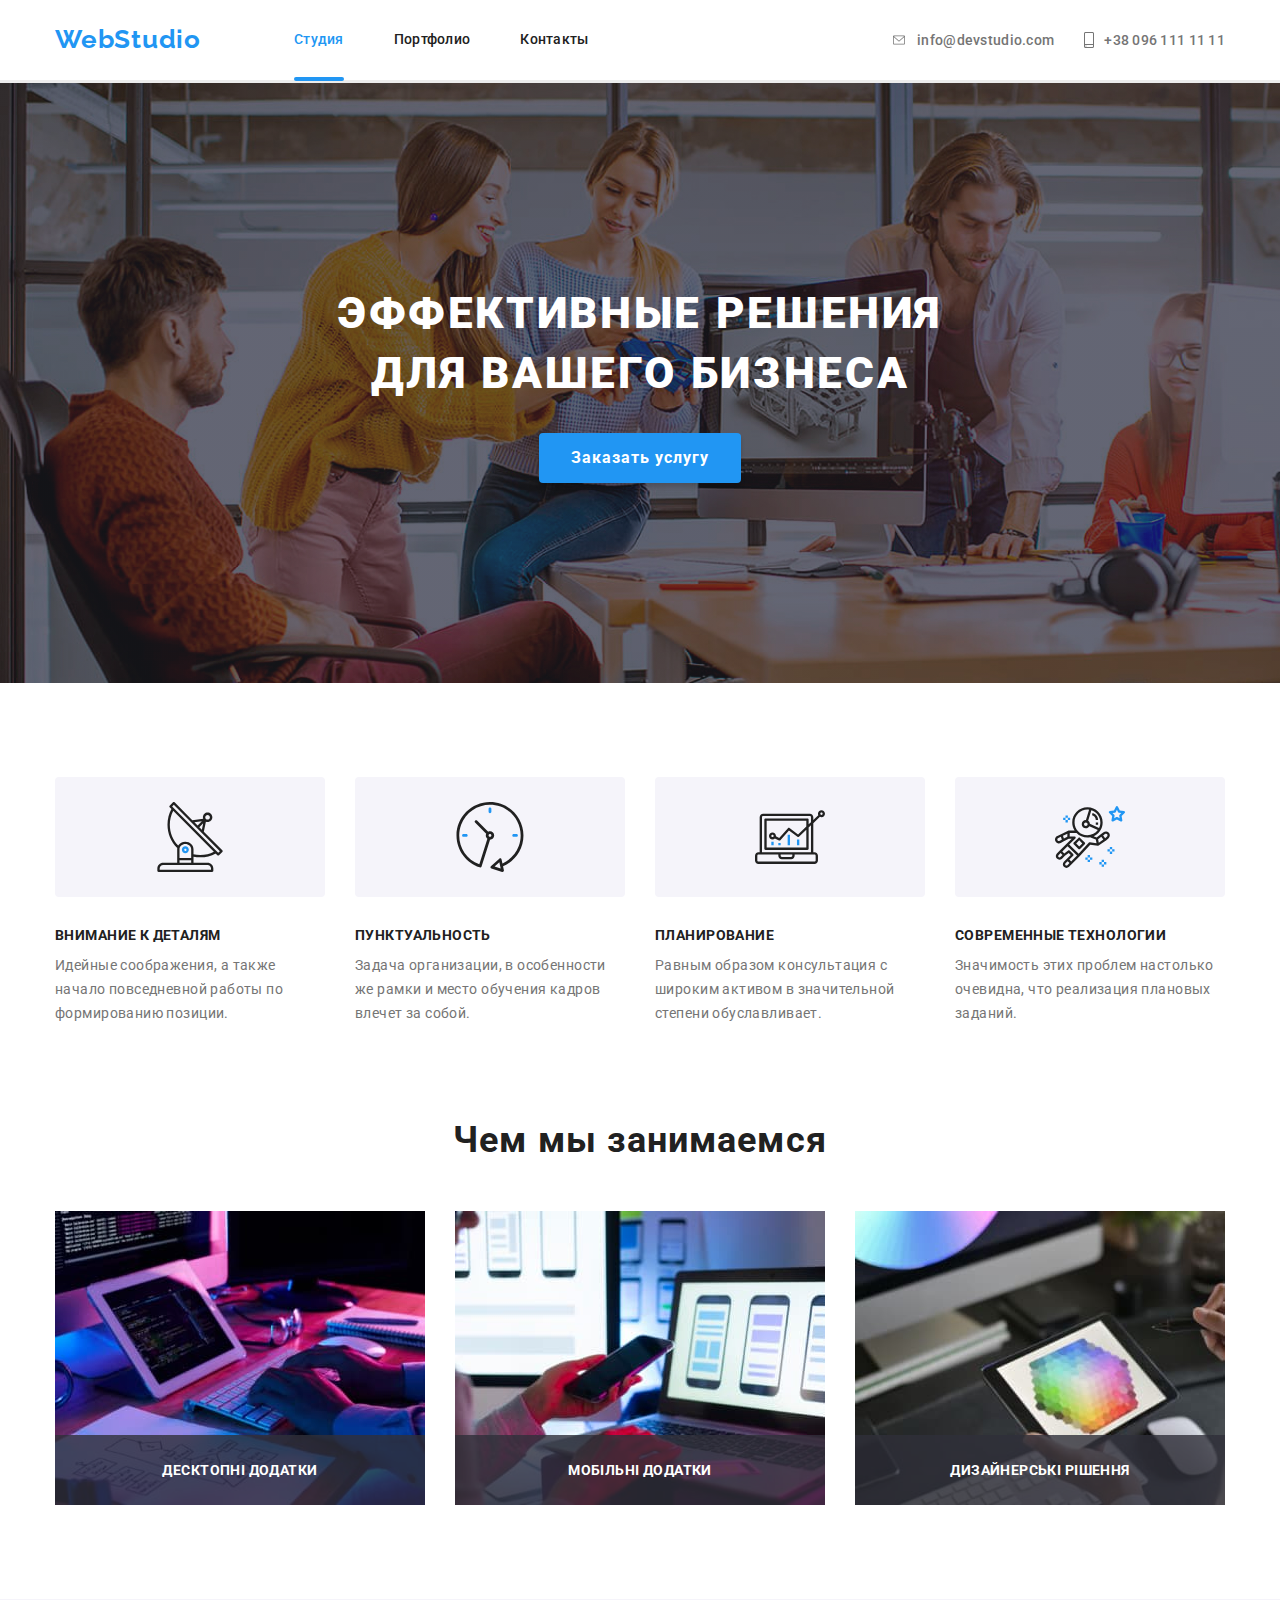
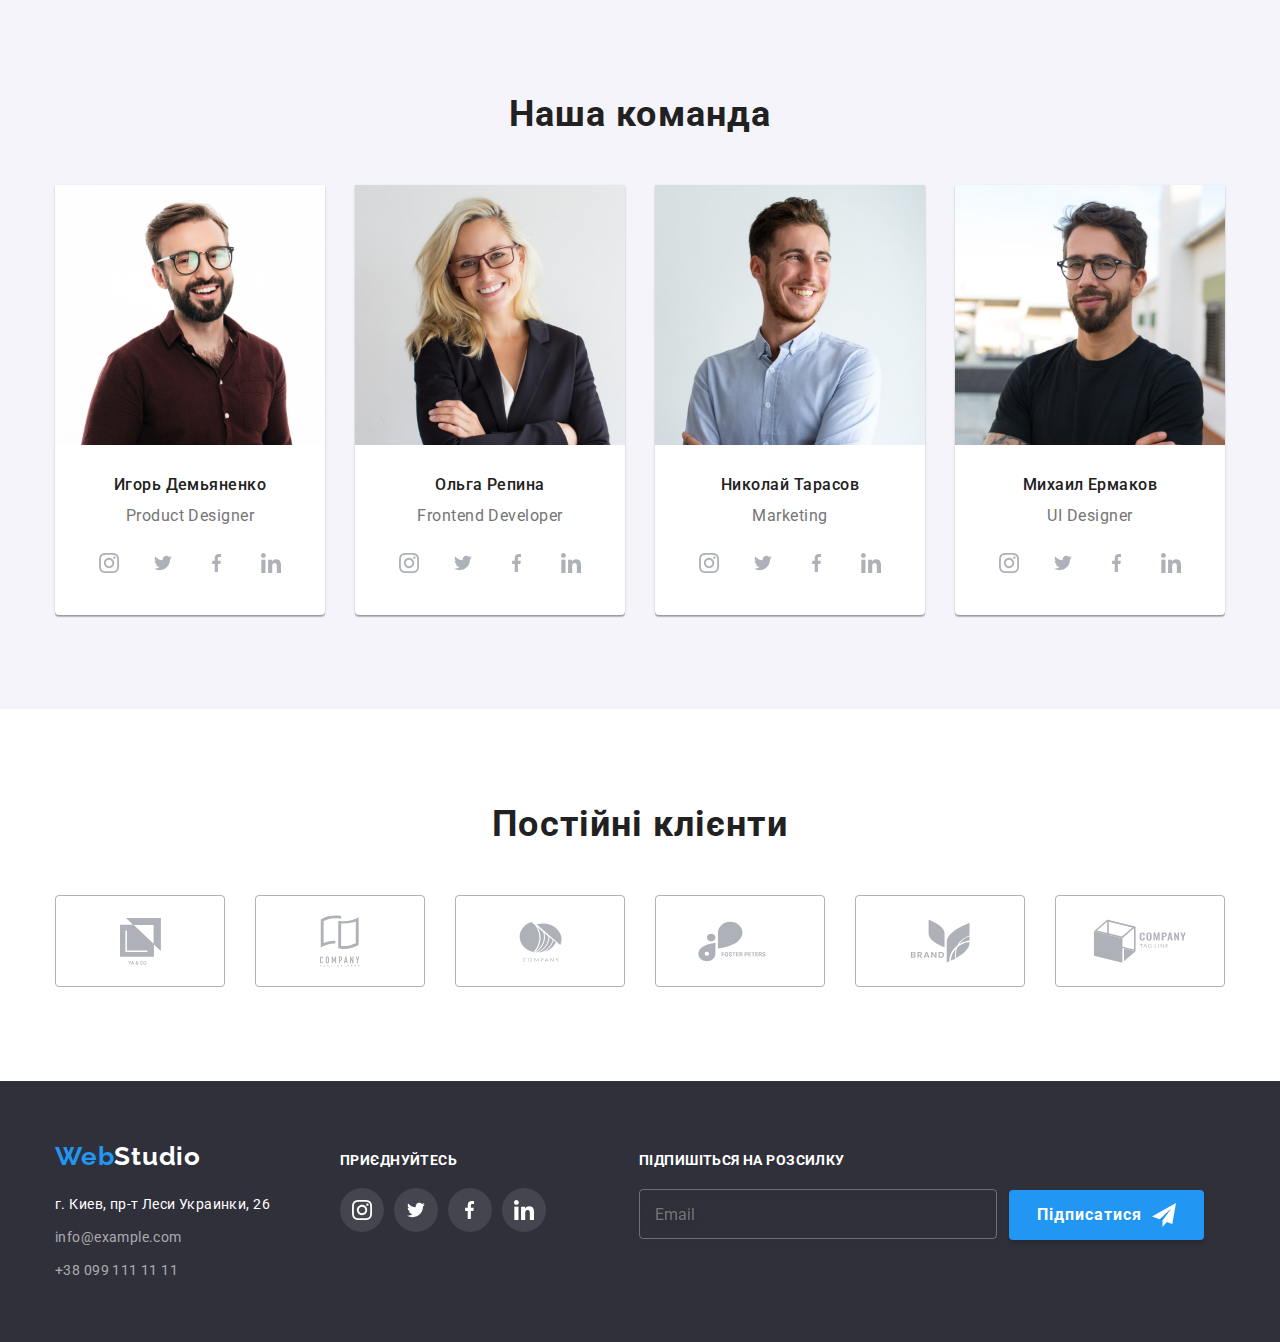
==== index.html @ c092a438 "end homework 7" ====
<!DOCTYPE html>
<html lang="ru">
  <head>
    <meta charset="UTF-8">
    <meta http-equiv="X-UA-Compatible" content="IE=edge">
    <meta name="viewport" content="width=device-width, initial-scale=1.0">
    <title>studio</title>
    <link rel="preconnect" href="https://fonts.googleapis.com">
    <link rel="preconnect" href="https://fonts.gstatic.com" crossorigin>
    <link rel="preconnect" href="https://fonts.googleapis.com">
    <link rel="preconnect" href="https://fonts.gstatic.com" crossorigin>
    <link href="https://fonts.googleapis.com/css2?family=Oleo+Script&family=Raleway:wght@700&family=Roboto:wght@400;500;700;900&display=swap" rel="stylesheet">
    <link rel="stylesheet" href="https://cdn.jsdelivr.net/npm/modern-normalize@1.1.0/modern-normalize.min.css">
    <link rel="stylesheet" href="./css/main.min.css">
  </head>
  <body>
    <!-- HEADER -->
    <header class="page-header">
      <div class="container header-container">
      <!--Navigating to other pages header-->
        <nav class="header-container__nav">
        <!--logo header-->
        <a class="logo-web link" lang="en" href="index.html">Web<span class="logo-studio logo-studio_theme_dark link">Studio</span></a>
          <ul class="menu list">
            <li class="menu__item">
              <a class="menu__link link menu__link_current" href="index.html">Студия</a>
            </li>
            <li class="menu__item">
              <a class="menu__link link" href="./portfolio.html">Портфолио</a>
            </li>
            <li class="menu__item">
              <a class="menu__link link" href="index.html">Контакты</a>
            </li>
          </ul>
        </nav>
        <ul class="header-contact list">
          <li class="header-contact__item">
            <a class="header-contact__email link" href="mailto:info@devstudio.com">
              <svg class="header-contact-icon" width="16" height="12">
                <use href="./images/symbol-defs.svg#email"></use>
              </svg> 
              info@devstudio.com</a>
          </li>
          <li class="header-contact__item">
            <a class="header-contact__phone-number link" href="tel:+380961111111">
              <svg class="header-contact-icon" width="10" height="16">
                <use href="./images/symbol-defs.svg#phone"></use>
              </svg> 
              +38 096 111 11 11</a>
          </li>
        </ul>
      </div>  
    </header>
    <main>
      <section class="hero">
        <!-- HERO -->
         <div class="container hero-container">
          <h1 class="hero__title">Эффективные решения <br> для вашего бизнеса</h1>
          <button class="btn btn_hero" type="button" data-modal-open>Заказать услугу</button>
         </div>
      </section>
        <!-- OUR ADVANTAGES -->
      <section class="section advantages">   
        <div class="container advantages-container">
          <h2 hidden>our advantages</h2>
            <ul class="advantages__list list">
              <li class="advantages__item">
                <div class="advantages__icon-wrapper">
                <svg class="advantages__icon antenna-icon" width="65" height="70" >
                  <use href="./images/symbol-defs.svg#antenna"></use>
                </svg>
                </div>
                <h3 class="advantages__title-desc">Внимание к деталям</h3>
              <p class="advantages__desc">Идейные соображения, а также начало повседневной работы по формированию позиции.</p>
            </li>
              <li class="advantages__item">
              <div class="advantages__icon-wrapper">
                <svg class="advantages__icon clock-icon" width="67" height="70" >
                  <use href="./images/symbol-defs.svg#clock"></use>
                </svg>
              </div>
                <h3 class="advantages__title-desc">Пунктуальность</h3>
              <p class="advantages__desc">Задача организации, в особенности же рамки и место обучения кадров влечет за собой.</p>
            </li>
              <li class="advantages__item">
              <div class="advantages__icon-wrapper">
                <svg class="advantages__icon diagram-icon" width="70" height="54" >
                  <use href="./images/symbol-defs.svg#diagram"></use>
                </svg>
              </div>
                <h3 class="advantages__title-desc">Планирование</h3>
              <p class="advantages__desc">Равным образом консультация с широким активом в значительной степени обуславливает.</p>
            </li>
              <li class="advantages__item">
              <div class="advantages__icon-wrapper">
                <svg class="advantages__icon astronaut-icon" width="70" height="70" >
                  <use href="./images/symbol-defs.svg#astronaut"></use>
                </svg>
              </div>
                <h3 class="advantages__title-desc">Современные технологии</h3>
              <p class="advantages__desc">Значимость этих проблем настолько очевидна, что реализация плановых заданий.</p>
            </li>
            </ul>
        </div>
      </section>
        <!--PHOTOS OF "OUR ADVANTAGES"-->
        <section class="photo-advantages">
         <div class="container photo-advantages-container">
          <h2 class="title">Чем мы занимаемся</h2>
            <ul class="advantages-photo__list list">
              <li class="advantages-photo__item">
                <div class="advantages-photo__overlay-img">
                <img class="advantages-photo__img layout" src="images/img(5).jpg" alt="верстка" 
                width="370" 
                height="294">
                <p class="advantages-photo__overlay">Десктопні додатки</p>
                </div>
              </li>
              <li class="advantages-photo__item">
                <div class="advantages-photo__overlay-img">
                <img class="advantages-photo__img design" src="images/img.jpg" alt="дизайн" 
                width="370" 
                height="294">
                <p class="advantages-photo__overlay">Мобільні додатки</p>
                </div>
              </li>
              <li class="advantages-photo-item">
                <div class="advantages-photo__overlay-img">
                <img class="advantages-photo__img external-design" src="images/img(1)(1).jpg" alt="внешнее оформление" 
                width="370" 
                height="294">
                <p class="advantages-photo__overlay">Дизайнерські рішення</p>
                </div>
              </li>
            </ul>
          </div>
        </section>
      <!--OUR TEAM--> 
      <section class="our-team section">
       <div class="container our-team-container">
        <h2 class="title">Наша команда</h2>
          <!--PHOTOS AND MINI-DESCRIPTION OF "OUR TEAM"-->
          <ul class="team-list list">
            <li class="team-item">
              <img class="team-photo" src="images/img(3).jpg" alt="Игорь Демьяненко" 
              width="270" 
              height="260">
          <div class="teammate-name-desc">
            <h3 class="teammate-name">Игорь Демьяненко</h3>
            <p class="mini-desc" lang="en">Product Designer</p>
            <ul class="social-list list">
              <li>
                <a href="" class="social-list-link social-list-link-theme-light link">
                  <svg width="20" height="20" class="social-list-icon social-list-icon-theme-light">
                    <use href="./images/symbol-defs.svg#instagram"></use>
                  </svg>
                </a>
              </li>
              <li>
                <a href="" class="social-list-link social-list-link-theme-light link">
                  <svg width="20" height="16" class="social-list-icon social-list-icon-theme-light">
                    <use href="./images/symbol-defs.svg#twitter"></use>
                  </svg>
                </a>
              </li>
              <li>
                <a href="" class="social-list-link social-list-link-theme-light link">
                  <svg width="10" height="20" class="social-list-icon social-list-icon-theme-light">
                    <use href="./images/symbol-defs.svg#facebook"></use>
                  </svg>
                </a>
              </li>
              <li>
                <a href="" class="social-list-link social-list-link-theme-light link">
                  <svg width="20" height="20" class="social-list-icon social-list-icon-theme-light">
                    <use href="./images/symbol-defs.svg#linkedin"></use>
                  </svg>
                </a>
              </li>
            </ul>
          </div>
          </li>
            <li class="team-item">
              <img class="team-photo" src="images/img(2).jpg" alt="Ольга Репина" 
              width="270" 
              height="260">
              <div class="teammate-name-desc">
            <h3 class="teammate-name">Ольга Репина</h3>
            <p class="mini-desc" lang="en">Frontend Developer</p>
            <ul class="social-list list">
              <li>
                <a href="" class="social-list-link social-list-link-theme-light link">
                  <svg width="20" height="20" class="social-list-icon social-list-icon-theme-light">
                    <use href="./images/symbol-defs.svg#instagram"></use>
                  </svg>
                </a>
              </li>
              <li>
                <a href="" class="social-list-link social-list-link-theme-light link">
                  <svg width="20" height="16" class="social-list-icon social-list-icon-theme-light">
                    <use href="./images/symbol-defs.svg#twitter"></use>
                  </svg>
                </a>
              </li>
              <li>
                <a href="" class="social-list-link social-list-link-theme-light link">
                  <svg width="10" height="20" class="social-list-icon social-list-icon-theme-light">
                    <use href="./images/symbol-defs.svg#facebook"></use>
                  </svg>
                </a>
              </li>
              <li>
                <a href="" class="social-list-link social-list-link-theme-light link">
                  <svg width="20" height="20" class="social-list-icon social-list-icon-theme-light">
                    <use href="./images/symbol-defs.svg#linkedin"></use>
                  </svg>
                </a>
              </li>
            </ul>
          </div>
          </li>
            <li class="team-item">
              <img class="team-photo" src="images/img(4).jpg" alt="Николай Тарасов" 
              width="270" 
              height="260">
              <div class="teammate-name-desc">
            <h3 class="teammate-name">Николай Тарасов</h3>
            <p class="mini-desc" lang="en">Marketing</p>
            <ul class="social-list list">
              <li>
                <a href="" class="social-list-link social-list-link-theme-light link">
                  <svg width="20" height="20" class="social-list-icon social-list-icon-theme-light">
                    <use href="./images/symbol-defs.svg#instagram"></use>
                  </svg>
                </a>
              </li>
              <li>
                <a href="" class="social-list-link social-list-link-theme-light link">
                  <svg width="20" height="16" class="social-list-icon social-list-icon-theme-light">
                    <use href="./images/symbol-defs.svg#twitter"></use>
                  </svg>
                </a>
              </li>
              <li>
                <a href="" class="social-list-link social-list-link-theme-light link">
                  <svg width="10" height="20" class="social-list-icon social-list-icon-theme-light">
                    <use href="./images/symbol-defs.svg#facebook"></use>
                  </svg>
                </a>
              </li>
              <li>
                <a href="" class="social-list-link social-list-link-theme-light link">
                  <svg width="20" height="20" class="social-list-icon social-list-icon-theme-light">
                    <use href="./images/symbol-defs.svg#linkedin"></use>
                  </svg>
                </a>
              </li>
            </ul>
          </div>
          </li>
            <li class="team-item">
              <img class="team-photo" src="images/img(3)(1).jpg" alt="Михаил Ермаков" 
              width="270" 
              height="260">
              <div class="teammate-name-desc">
            <h3 class="teammate-name">Михаил Ермаков</h3>
            <p class="mini-desc" lang="en">UI Designer</p>
              <ul class="social-list list">
                <li>
                  <a href="" class="social-list-link social-list-link-theme-light link">
                    <svg width="20" height="20" class="social-list-icon social-list-icon-theme-light">
                    <use href="./images/symbol-defs.svg#instagram"></use>
                    </svg>
                  </a>
                </li>
                <li>
                  <a href="" class="social-list-link social-list-link-theme-light link">
                    <svg width="20" height="16" class="social-list-icon social-list-icon-theme-light">
                      <use href="./images/symbol-defs.svg#twitter"></use>
                    </svg>
                  </a>
                </li>
                <li>
                  <a href="" class="social-list-link social-list-link-theme-light link">
                    <svg width="10" height="20" class="social-list-icon social-list-icon-theme-light">
                      <use href="./images/symbol-defs.svg#facebook"></use>
                    </svg>
                  </a>
                </li>
                <li>
                  <a href="" class="social-list-link social-list-link-theme-light link">
                    <svg width="20" height="20" class="social-list-icon social-list-icon-theme-light">
                      <use href="./images/symbol-defs.svg#linkedin"></use>
                    </svg>
                  </a>
                </li>
              </ul>
          </div>
          </li>
          </ul>
        </div>
      </section>
      <!--Постійні клієнти--> 
      <section class="section regular-customers">
        <div class="container regular-customers-container">
          <h2 class="title">Постійні клієнти</h2>
          <ul class="regular-customers-list list">
            <li class="regular-customers-item">
              <a class="link regular-customers-link" href="/index.html">
                <svg width="41" height="47" class="regular-customers-icon-item">
                  <use href="./images/symbol-defs.svg#ya-and-co"></use>
                </svg>
              </a>
            </li>
            <li class="regular-customers-item">
              <a class="link regular-customers-link" href="/index.html">
                <svg width="40" height="52" class="regular-customers-icon-item">
                  <use href="./images/symbol-defs.svg#company-tagline-here"></use>
                </svg>
              </a>
            </li>
            <li class="regular-customers-item">
              <a class="link regular-customers-link" href="/index.html">
                <svg width="43" height="41" class="regular-customers-icon-item">
                  <use href="./images/symbol-defs.svg#company"></use>
                </svg>
              </a>
            </li>
            <li class="regular-customers-item">
              <a class="link regular-customers-link" href="/index.html">
                <svg width="84" height="41" class="regular-customers-icon-item">
                  <use href="./images/symbol-defs.svg#foster-peters"></use>
                </svg>
              </a>
            </li>
            <li class="regular-customers-item">
              <a class="link regular-customers-link" href="/index.html">
                <svg width="63" height="44" class="regular-customers-icon-item">
                  <use href="./images/symbol-defs.svg#brand"></use>
                </svg>
              </a>
            </li>
            <li class="regular-customers-item">
              <a class="link regular-customers-link" href="/index.html">
                <svg width="94" height="44" class="regular-customers-icon-item">
                  <use href="./images/symbol-defs.svg#company-tagline-cube"></use>
                </svg>
              </a>
            </li>
          </ul>
        </div>
      </section>
    </main>
    <!-- FOOTER -->
    <footer class="footer">
      <div class="container footer-container">
         <div class="footer-container-logo-address">
          <a class="logo-web link" href="index.html">Web<span class="logo-studio logo-studio-theme-light link">Studio</span></a>
         <address>
          <ul class="footer-menu list">
            <!--logo footer-->
            <li class="footer-menu-item link">
              <a class="footer-menu-address link" href="" target="_blank" rel="noopener noreferrer">г. Киев, пр-т Леси Украинки, 26</a>
            </li>
            <li class="footer-menu-item link">
              <a class="footer-menu-email link" href="mailto:info@example.com">info@example.com</a>
            </li>
            <li class="footer-menu-item link">
              <a class="footer-menu-phone-number link" href="tel:+380991111111">+38 099 111 11 11</a>
            </li>
          </ul>
        </address>
         </div>
        <div class="footer-container-title-social-list">
          <h2 class="join-title">приєднуйтесь</h2>
        <ul class="footer-social-list list">
          <li>
            <a href="" class="social-list-link social-list-link-theme-dark link">
              <svg width="20" height="20" class="social-list-icon social-list-icon-theme-dark">
                <use href="./images/symbol-defs.svg#instagram"></use>
              </svg>
            </a>
          </li>
          <li>
            <a href="" class="social-list-link social-list-link-theme-dark link">
              <svg width="20" height="16" class="social-list-icon social-list-icon-theme-dark">
                <use href="./images/symbol-defs.svg#twitter"></use>
              </svg>
            </a>
          </li>
          <li>
            <a href="" class="social-list-link social-list-link-theme-dark link">
              <svg width="10" height="20" class="social-list-icon social-list-icon-theme-dark">
                <use href="./images/symbol-defs.svg#facebook"></use>
              </svg>
            </a>
          </li>
          <li>
            <a href="" class="social-list-link social-list-link-theme-dark link">
              <svg width="20" height="20" class="social-list-icon social-list-icon-theme-dark">
                <use href="./images/symbol-defs.svg#linkedin"></use>
              </svg>
            </a>
          </li>
        </ul>
        </div>
        <div class="footer-container-title-form-btn">
          <label for="user-email" class="footer-title-form-btn">Підпишіться на розсилку</label>
          <div class="footer-container-form-btn">
            <form class="footer-form-input-btn">
              <input
              placeholder="Email"
              class="footer-user-email"
              id="user-email" 
              name="user-email"
              type="email"
              required
              pattern="[a-z0-9._%+-]+@[a-z0-9.-]+\.[a-z]{2,4}$" />
              <button type="submit" class="btn btn_footer">Підписатися 
                <svg width="24px" height="24px" class="telegram-icon" >
                  <use href="./images/symbol-defs.svg#icon-send"></use>
                </svg>
              </button>
            </form>
          </div>
        </div>
      </div>  
    </footer>
    
    <div class="backdrop is-hidden" data-modal>
      <div class="modal">
        <button type="button" class="modal-close-btn" data-modal-close>
          <svg class="close-btn-icon" width="18" height="18">
            <use href="./images/symbol-defs.svg#close-button-icon"></use>
          </svg>
        </button>
          <p class="title-form">Залиште свої дані, ми вам передзвонимо</p>
          <form class="modal-form">
            <label class="modal-form-field">
              <span class="modal-form-input-desc">Ім'я</span>
              <span class="modal-form-input-wrapper">
                <input type="text" class="modal-form-input" name="user-name" required pattern="[a-zA-Zа-яА-ЯіІїЇ]+" minlength="2">
                <svg class="modal-form-input-icon" width="18px" height="18px">
                  <use href="./images/symbol-defs.svg#icon-person-modal"></use>
                </svg>
              </span>
            </label>
            <label class="modal-form-field">
              <span class="modal-form-input-desc">Телефон</span>
              <span class="modal-form-input-wrapper">
                <input type="tel" class="modal-form-input" name="user-phone-number" required pattern="[0-9]{3}-[0-9]{3}-[0-9]{2}-[0-9]{2}" title="xxx-xxx-xx-xx">
                <svg class="modal-form-input-icon" width="18px" height="18px">
                  <use href="./images/symbol-defs.svg#icon-phone-modal"></use>
                </svg>
              </span>
            </label>
            <label class="modal-form-field">
              <span class="modal-form-input-desc">Пошта</span>
              <span class="modal-form-input-wrapper">
                <input type="email" class="modal-form-input" name="user-email" required pattern="[a-z0-9._%+-]+@[a-z0-9.-]+\.[a-z]{2,4}$">
                <svg class="modal-form-input-icon" width="18px" height="18px">
                  <use href="./images/symbol-defs.svg#icon-email-modal"></use>
                </svg>
              </span>
            </label>
            <label class="modal-form-field">
              <span class="modal-form-input-desc">Коментар</span>
              <textarea class="modal-form-message" name="user-message" placeholder="Введіть текст"></textarea>
            </label>
            <input id="user-policy" type="checkbox" class="modal-form-check visually-hidden">
            <label for="user-policy" class="modal-form-check-desc">Погоджуюся з розсилкою та приймаю &nbsp;<a class="modal-form-check-link" href="">Умови договору</a> </label>
            <button type="submit" class="modal-form-sumbit">Відправити</button>
          </form>
        
      </div>
    </div>

    <script src="./js/modal.js"></script>
  </body>
</html>
---- css/main.min.css ----
:root{--primary-color: #757575;--secondary-color: #FFF;--hover-color: #2196F3;--icon-color: #AFB1B8;--transition-dur-func: 250ms cubic-bezier(0.4, 0, 0.2, 1)}.visually-hidden{position:absolute;width:1px;height:1px;margin:-1px;padding:0;overflow:hidden;border:0;clip:rect(0 0 0 0)}h1,h2,h3,h4,h5,h6,p{margin-top:0;margin-bottom:0}ol,ul{margin-top:0;margin-bottom:0;padding-left:0}img{display:block}button{cursor:pointer}.list{list-style:none}.link{text-decoration:none}address{font-style:normal}body{font-family:"Roboto",sans-serif;color:#212121}.section{padding-bottom:94px;padding-top:94px}.container{width:1200px;margin-right:auto;margin-left:auto;padding-left:15px;padding-right:15px}.header-container{display:flex;align-items:center}.page-header{border-bottom:solid #ececec;padding-bottom:25px;padding-top:24px}.header-container__nav{display:flex;align-items:center}.menu{display:flex;align-items:center}.menu__item:not(:last-child){margin-right:50px}.menu__link{position:relative;font-weight:500;font-size:14px;line-height:1.1428571429;letter-spacing:.02em;color:inherit;transition:color var(--transition-dur-func)}.menu__link:hover,.menu__link:focus{color:var(--hover-color)}.menu__link_current{color:var(--hover-color)}.menu__link_current::after{background-color:var(--hover-color);position:absolute;content:"";display:block;width:100%;height:4px;top:46px;border-radius:2px}.header-contact{display:flex;align-items:center;margin-left:auto}.header-contact__item:nth-last-child(n+2){margin-right:30px;align-items:center}.header-contact__item a:hover,.header-contact__item a:focus{color:var(--hover-color)}.header-contact__email,.header-contact__phone-number{font-weight:500;font-size:14px;line-height:1.1428571429;letter-spacing:.02em;color:var(--primary-color);display:flex;align-items:center;transition:color var(--transition-dur-func)}.header-contact-icon{fill:var(--primary-color);margin-right:10px;transition:fill var(--transition-dur-func)}.header-contact-email:hover .header-contact-icon,.header-contact-email:focus .header-contact-icon,.header-contact-phone-number:hover .header-contact-icon,.header-contact-phone-number:focus .header-contact-icon{fill:var(--hover-color)}.hero{background-image:linear-gradient(rgba(47, 48, 58, 0.4), rgba(47, 48, 58, 0.4)),url(../images/herobackground.jpg);background-size:cover;text-align:center;padding-top:200px;padding-bottom:200px;max-width:1600px;margin-left:auto;margin-right:auto}.hero__title{font-weight:900;font-size:44px;line-height:1.3636363636;letter-spacing:.06em;text-transform:uppercase;color:var(--secondary-color);margin-bottom:30px}.advantages__list{display:flex}.advantages__item{width:270px}.advantages__item:not(:last-child){margin-right:30px}.advantages__icon{width:270px;height:120px;background-color:#f5f4fa;margin-bottom:30px;border-radius:4px;display:flex;justify-content:center;align-items:center;padding:25px 100px}.advantages__title-desc{font-weight:700;font-size:14px;line-height:1.1428571429;letter-spacing:.03em;text-transform:uppercase;margin-bottom:10px}.advantages__desc{font-weight:400;font-size:14px;line-height:1.7142857143;letter-spacing:.03em;color:var(--primary-color)}.photo-advantages{padding-bottom:94px}.advantages-photo__list{display:flex}.advantages-photo__item:not(:last-child){margin-right:30px}.advantages-photo__overlay-img{position:relative}.advantages-photo__overlay{position:absolute;bottom:0;width:100%;height:70px;background-color:rgba(47,48,58,.8);color:var(--secondary-color);transform:translate(0, 0);padding-top:27px;padding-bottom:27px;font-weight:700;font-size:14px;text-align:center;line-height:1.1428571429;text-transform:uppercase;letter-spacing:.03em;color:var(--secondary-color)}.our-team{background:#f5f4fa}.team-list{display:flex}.team-item{background:#fff;box-shadow:0px 1px 3px rgba(0,0,0,.12),0px 1px 1px rgba(0,0,0,.14),0px 2px 1px rgba(0,0,0,.2);border-radius:0px 0px 4px 4px}.team-item:not(:last-child){margin-right:30px}.teammate-name-desc{padding-top:30px;padding-bottom:30px}.teammate-name{font-weight:500;font-size:16px;line-height:1.1875;text-align:center;letter-spacing:.03em;margin-bottom:12px}.mini-desc{font-weight:400;font-size:16px;line-height:1.1875;text-align:center;letter-spacing:.03em;color:var(--primary-color);margin-bottom:16px}.regular-customers-list{display:flex;justify-content:space-between}.regular-customers-link{display:flex;justify-content:center;align-items:center;width:170px;height:92px;border:1px solid #afb1b8;border-radius:4px;transition:border var(--transition-dur-func)}.regular-customers-link:hover,.regular-customers-link:focus{border:1px solid var(--hover-color)}.regular-customers-icon-item{fill:var(--icon-color);transition:fill var(--transition-dur-func)}.regular-customers-link:hover .regular-customers-icon-item,.regular-customers-link:focus .regular-customers-icon-item{fill:var(--hover-color)}.footer{background-color:#2f303a;padding-top:60px;padding-bottom:60px}.footer-container{display:flex;align-items:baseline}.footer-container .logo-web{margin-right:0;display:block;margin-bottom:20px}.footer-container-logo-address{margin-right:70px}.footer-menu-item:not(:last-child){margin-bottom:9px}.footer-menu-address{font-size:14px;line-height:1.7142857143;letter-spacing:.03em;color:var(--secondary-color);transition:color var(--transition-dur-func)}.footer-menu-email,.footer-menu-phone-number{font-size:14px;line-height:1.7142857143;letter-spacing:.03em;color:rgba(255,255,255,.6);transition:color var(--transition-dur-func)}.footer-menu-item a:hover,.footer-menu-item a:focus{color:var(--hover-color)}.footer-container-title-social-list{margin-right:93px}.join-title{font-weight:700;font-size:14px;line-height:1.1428571429;letter-spacing:.03em;text-transform:uppercase;color:var(--secondary-color);margin-bottom:20px}.footer-social-list{display:flex;gap:10px}.footer-title-form-btn{font-weight:700;font-size:14px;line-height:1.1428571429;letter-spacing:.03em;text-transform:uppercase;color:var(--secondary-color)}.footer-form-input-btn{display:flex;gap:12px;align-items:baseline}.footer-user-email{border:1px solid rgba(255,255,255,.3);filter:drop-shadow(0px 4px 4px rgba(0, 0, 0, 0.15));border-radius:4px;background-color:rgba(0,0,0,0);height:50px;width:358px;padding:15px;margin-top:20px;color:var(--secondary-color)}.footer-form-btn{background-color:#2196f3;box-shadow:0px 4px 4px rgba(0,0,0,.15);border-radius:4px;font-weight:700;font-size:16px;line-height:30px;display:flex;align-items:center;text-align:center;letter-spacing:.06em;color:var(--secondary-color);border:0px rgba(0,0,0,0);transition:background-color var(--transition-dur-func);padding:10px 28px}.telegram-icon{fill:var(--secondary-color);margin-left:10px}.backdrop{position:fixed;z-index:100;top:0;left:0;width:100%;height:100%;background-color:rgba(0,0,0,.2);transition:opacity var(--transition-dur-func),visibility var(--transition-dur-func)}.backdrop.is-hidden{opacity:0;visibility:hidden;pointer-events:none}.modal{top:50%;left:50%;transform:translate(-50%, -50%);position:absolute;background-color:#fff;box-shadow:0px 1px 3px rgba(0,0,0,.12),0px 1px 1px rgba(0,0,0,.14),0px 2px 1px rgba(0,0,0,.2);border-radius:4px;height:581px;width:528px;padding:40px}.modal-close-btn{position:absolute;top:8px;right:8px;display:flex;justify-content:center;align-items:center;background-color:rgba(0,0,0,0);border:1px solid rgba(0,0,0,.1);padding:0;width:30px;height:30px;border-radius:50%;transition:border-color 250ms cubic-bezier(0.4, 0, 0.2, 1)}.modal-close-btn:hover,.modal-close-btn:focus{border-color:var(--hover-color)}.close-btn-icon{fill:#000;transition:fill var(--transition-dur-func)}.modal-close-btn:hover .close-btn-icon,.modal-close-btn:focus .close-btn-icon{fill:var(--hover-color)}.title-form{font-weight:700;font-size:20px;line-height:.8695652174;text-align:center;letter-spacing:.03em;margin-bottom:12px}.modal-form{display:flex;flex-direction:column}.modal-form-field{margin-bottom:10px}.modal-form-input-desc{display:block;font-weight:400;font-size:12px;line-height:1.1666666667;letter-spacing:.01em;color:var(--primary-color);margin-bottom:4px}.modal-form-input{width:100%;height:40px;border:1px solid rgba(33,33,33,.2);border-radius:4px;padding-left:42px;color:#000;font-weight:400;font-size:14px;line-height:16px;letter-spacing:.01em;transition:border-color var(--transition-dur-func)}.modal-form-input:focus{border-color:var(--hover-color);outline:none}.modal-form-input-wrapper{position:relative;display:block}.modal-form-input-icon{position:absolute;display:block;top:50%;left:15px;transform:translateY(-50%);transition:fill var(--transition-dur-func)}.modal-form-input:focus+.modal-form-input-icon{fill:var(--hover-color)}.modal-form-message{resize:none;width:100%;height:120px;padding:12px 16px;border:1px solid rgba(33,33,33,.2);border-radius:4px;font-weight:400;font-size:12px;line-height:14px;letter-spacing:.01em;color:#000;transition:border-color var(--transition-dur-func)}.modal-form-message::placeholder{font-weight:400;font-size:12px;line-height:1.1666666667;letter-spacing:.01em;color:rgba(117,117,117,.5)}.modal-form-message:focus{outline:none;border-color:var(--hover-color)}.modal-form-check-desc{display:flex;align-items:center;font-size:14px;line-height:1.7142857143;letter-spacing:.03em;color:var(--primary-color);margin-bottom:30px}.modal-form-check-desc::before{display:block;content:"";width:16px;height:15px;cursor:pointer;border-radius:2px;border:2px solid;margin-left:12px;margin-right:8px;transition:background-color var(--transition-dur-func),border-color var(--transition-dur-func),background-image var(--transition-dur-func)}.modal-form-check:checked+.modal-form-check-desc::before{background-color:var(--hover-color);background-repeat:no-repeat;background-image:url(../images/agree-icon.svg);background-position:center;border-color:rgba(0,0,0,0)}.modal-form-check:focus+.modal-form-check-desc::before{outline:rgba(0,0,255,.5) solid 2px}.modal-form-check-link{color:var(--hover-color)}.modal-form-sumbit{font-weight:700;font-size:16px;line-height:30px;display:flex;align-items:center;text-align:center;letter-spacing:.06em;background:#2196f3;box-shadow:0px 4px 4px rgba(0,0,0,.15);border-radius:4px;color:var(--secondary-color);padding:10px 52px;border:0px;transition:background-color var(--transition-dur-func);align-self:center}.modal-form-sumbit:hover,.modal-form-sumbit:focus{background-color:#188ce8}.button-list{display:flex;justify-content:center;margin-bottom:50px}.button-item:not(:last-child){margin-right:8px}.button-item button{padding:6px 20px;font-weight:500;font-size:16px;line-height:1.625;letter-spacing:.03em;border-radius:4px;border:none;transition:color var(--transition-dur-func),background var(--transition-dur-func),box-shadow var(--transition-dur-func);background:#f5f4fa}.button-item button:hover,.button-item button:focus{background:#2196f3;box-shadow:0px 3px 1px rgba(0,0,0,.1),0px 1px 2px rgba(0,0,0,.08),0px 2px 2px rgba(0,0,0,.12);border-radius:4px;color:var(--secondary-color)}.products-list{display:flex;flex-wrap:wrap}.product-item:not(:nth-child(3n)){margin-right:30px;margin-bottom:30px}.product-item:nth-last-child(-n+3){margin-bottom:0px}.products-img-overlay{position:relative;overflow:hidden}.products-img{display:block}.products-overlay{position:absolute;left:0;top:0;width:100%;height:100%;overflow:auto;transform:translate(0, 100%);transition:250ms cubic-bezier(0.4, 0, 0.2, 1);background-color:rgba(33,150,243,.9);padding:63px 24px;font-weight:400;font-size:18px;line-height:1.5555555556;letter-spacing:.03em;color:var(--secondary-color)}.product-link:hover .products-overlay,.product-link:focus .products-overlay{transform:translate(0, 0)}.product-name-type{border-right:1px solid #eee;border-left:1px solid #eee;border-bottom:1px solid #eee;padding:20px 24px;transition:box-shadow 250ms cubic-bezier(0.4, 0, 0.2, 1)}.product-link:hover .product-name-type,.product-link:focus .product-name-type{box-shadow:0px 1px 1px rgba(0,0,0,.12),0px 4px 4px rgba(0,0,0,.06),1px 4px 6px rgba(0,0,0,.16)}.product-name{font-weight:700;font-size:18px;line-height:2;letter-spacing:.06em;color:#212121;margin-bottom:4px}.product-type{font-weight:400;font-size:16px;line-height:1.875;letter-spacing:.03em;color:var(--primary-color)}.title{font-weight:700;font-size:36px;line-height:1.1666666667;text-align:center;letter-spacing:.03em;margin-bottom:50px}.social-list{display:flex;justify-content:center;gap:10px}.social-list-link{width:44px;height:44px;border-radius:50%;display:flex;align-items:center;justify-content:center;transition:background-color var(--transition-dur-func)}.social-list-link:hover,.social-list-link:focus{background-color:var(--hover-color)}.social-list-link-theme-light{background-color:#fff}.social-list-link-theme-dark{background-color:rgba(255,255,255,.1)}.social-list-icon{transition:fill var(--transition-dur-func)}.social-list-link:hover .social-list-icon,.social-list-link:focus .social-list-icon{fill:#fff}.social-list-icon-theme-light{fill:var(--icon-color)}.social-list-icon-theme-dark{fill:#fff}.logo-web{font-family:"Raleway";font-style:normal;font-weight:700;font-size:26px;line-height:1.1923076923;letter-spacing:.03em;color:#2196f3;margin-right:93px}.logo-studio{font-family:"Raleway";font-style:normal;font-weight:700;font-size:26px;line-height:1.1923076923;letter-spacing:.03em}.logo-studio-theme-light{color:var(--secondary-color)}.logo-studio-theme-dark{color:#000}.btn{background-color:#2196f3;box-shadow:0px 4px 4px rgba(0,0,0,.15);border-radius:4px;font-weight:700;font-size:16px;line-height:1.875;letter-spacing:.06em;color:var(--secondary-color);border:none;transition:background-color var(--transition-dur-func)}.btn:hover,.btn:focus{background-color:#188ce8}.btn_footer{padding:10px 28px;display:flex;align-items:center;text-align:center}.btn_hero{padding:10px 32px}/*# sourceMappingURL=main.min.css.map */
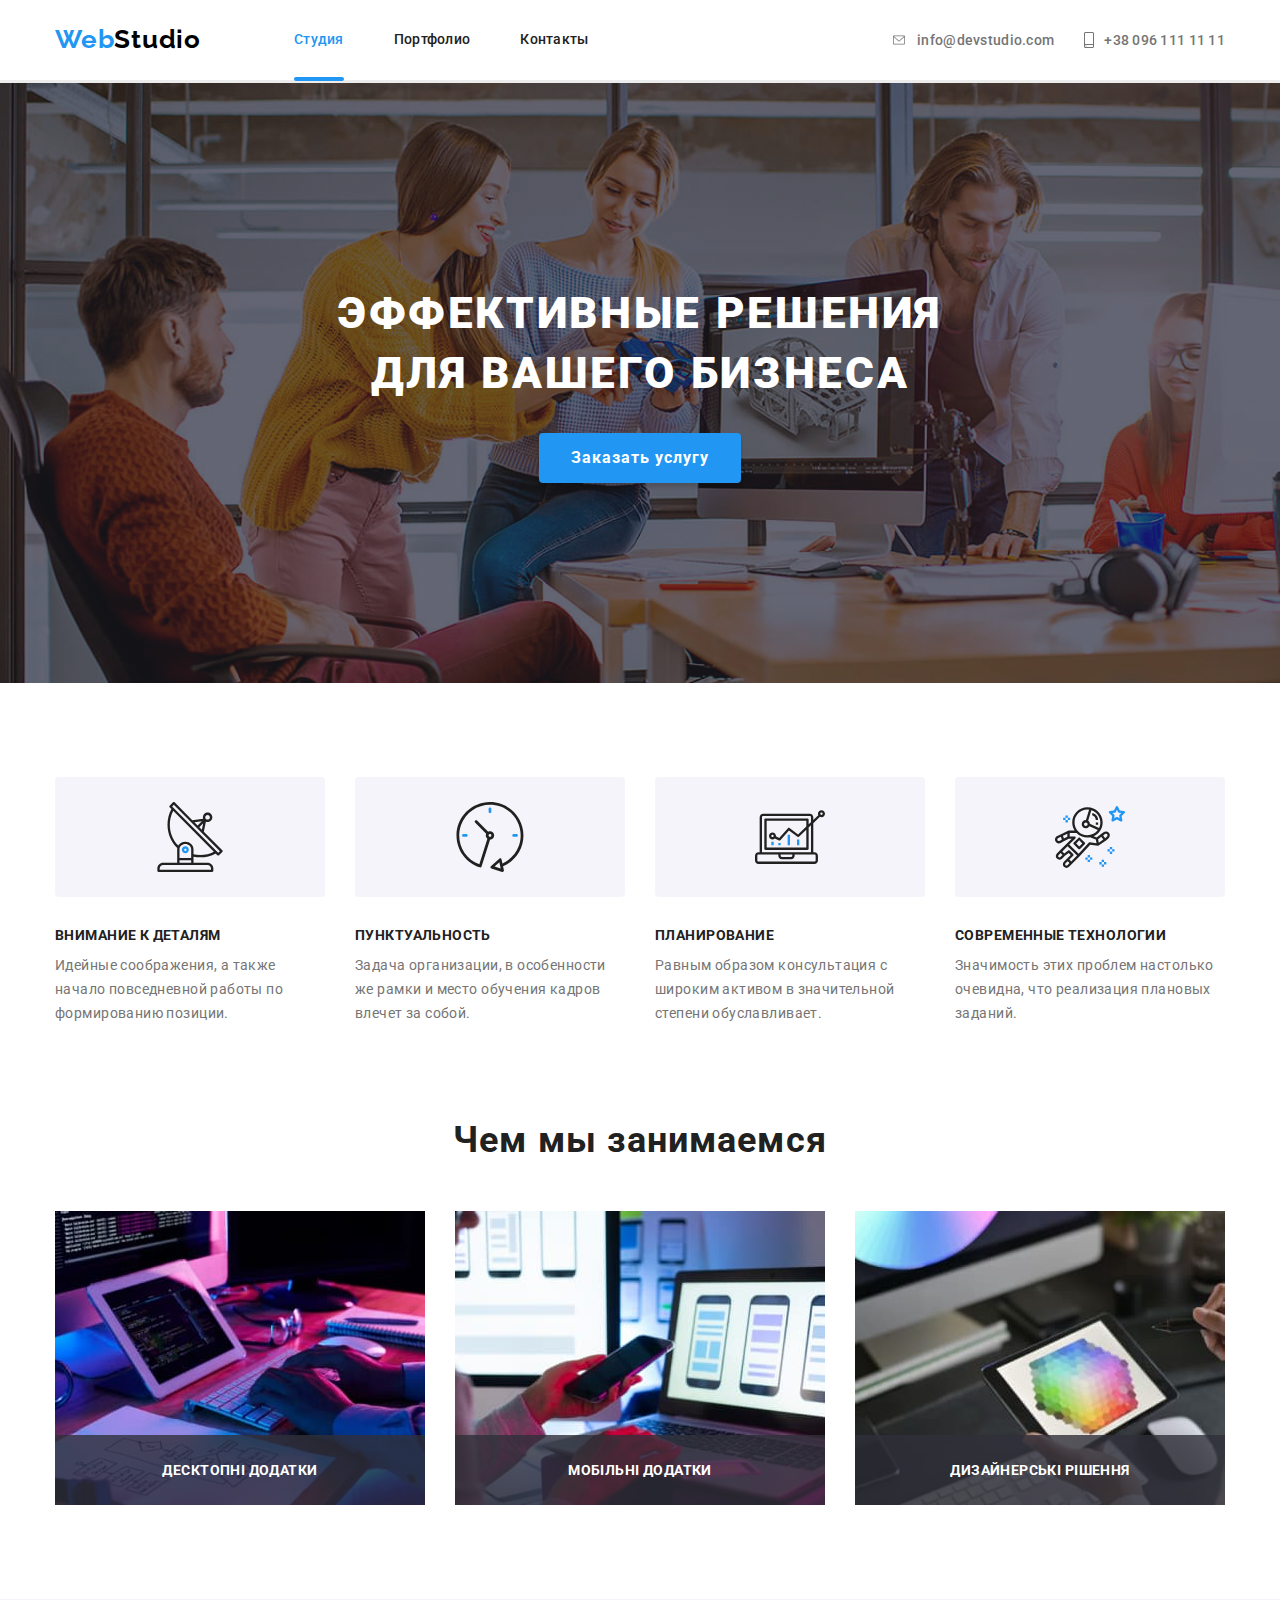
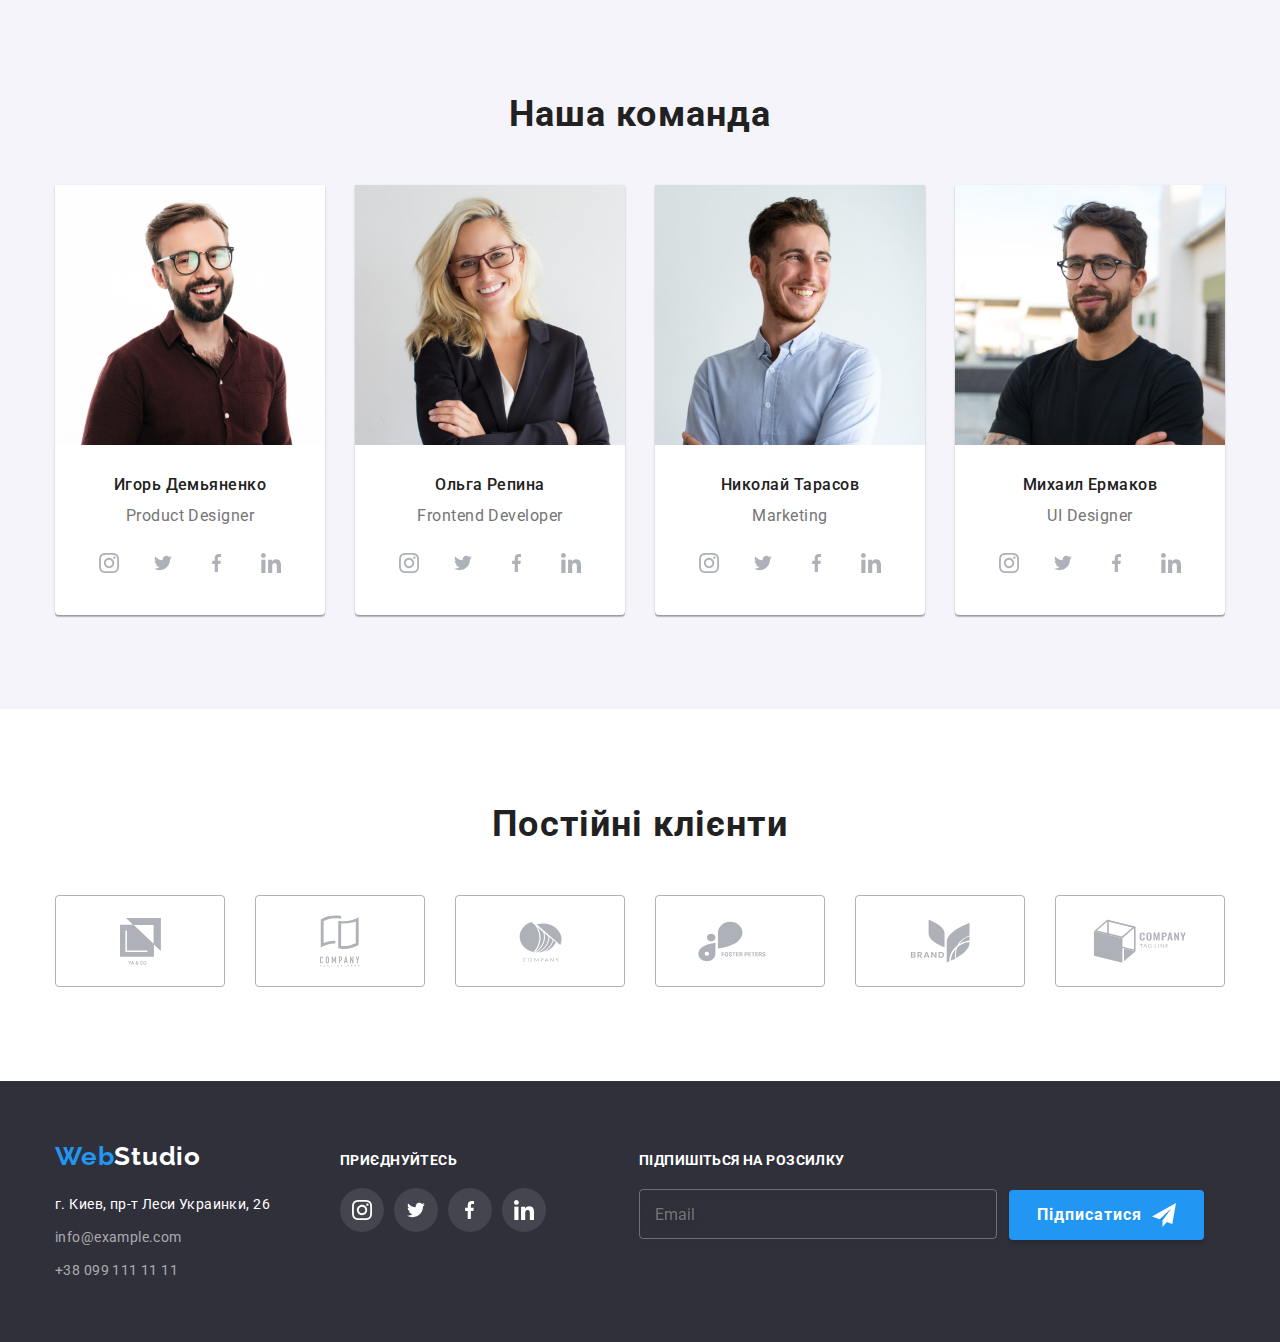
==== commit b44f4be9: "end homework 7 (try:2)" ====
--- a/index.html
+++ b/index.html
@@ -355,7 +355,7 @@
     <footer class="footer">
       <div class="container footer-container">
          <div class="footer-container-logo-address">
-          <a class="logo-web link" href="index.html">Web<span class="logo-studio logo-studio-theme-light link">Studio</span></a>
+          <a class="logo-web link" href="index.html">Web<span class="logo-studio logo-studio_theme_light link">Studio</span></a>
          <address>
           <ul class="footer-menu list">
             <!--logo footer-->
--- a/css/main.min.css
+++ b/css/main.min.css
@@ -1 +1 @@
-:root{--primary-color: #757575;--secondary-color: #FFF;--hover-color: #2196F3;--icon-color: #AFB1B8;--transition-dur-func: 250ms cubic-bezier(0.4, 0, 0.2, 1)}.visually-hidden{position:absolute;width:1px;height:1px;margin:-1px;padding:0;overflow:hidden;border:0;clip:rect(0 0 0 0)}h1,h2,h3,h4,h5,h6,p{margin-top:0;margin-bottom:0}ol,ul{margin-top:0;margin-bottom:0;padding-left:0}img{display:block}button{cursor:pointer}.list{list-style:none}.link{text-decoration:none}address{font-style:normal}body{font-family:"Roboto",sans-serif;color:#212121}.section{padding-bottom:94px;padding-top:94px}.container{width:1200px;margin-right:auto;margin-left:auto;padding-left:15px;padding-right:15px}.header-container{display:flex;align-items:center}.page-header{border-bottom:solid #ececec;padding-bottom:25px;padding-top:24px}.header-container__nav{display:flex;align-items:center}.menu{display:flex;align-items:center}.menu__item:not(:last-child){margin-right:50px}.menu__link{position:relative;font-weight:500;font-size:14px;line-height:1.1428571429;letter-spacing:.02em;color:inherit;transition:color var(--transition-dur-func)}.menu__link:hover,.menu__link:focus{color:var(--hover-color)}.menu__link_current{color:var(--hover-color)}.menu__link_current::after{background-color:var(--hover-color);position:absolute;content:"";display:block;width:100%;height:4px;top:46px;border-radius:2px}.header-contact{display:flex;align-items:center;margin-left:auto}.header-contact__item:nth-last-child(n+2){margin-right:30px;align-items:center}.header-contact__item a:hover,.header-contact__item a:focus{color:var(--hover-color)}.header-contact__email,.header-contact__phone-number{font-weight:500;font-size:14px;line-height:1.1428571429;letter-spacing:.02em;color:var(--primary-color);display:flex;align-items:center;transition:color var(--transition-dur-func)}.header-contact-icon{fill:var(--primary-color);margin-right:10px;transition:fill var(--transition-dur-func)}.header-contact-email:hover .header-contact-icon,.header-contact-email:focus .header-contact-icon,.header-contact-phone-number:hover .header-contact-icon,.header-contact-phone-number:focus .header-contact-icon{fill:var(--hover-color)}.hero{background-image:linear-gradient(rgba(47, 48, 58, 0.4), rgba(47, 48, 58, 0.4)),url(../images/herobackground.jpg);background-size:cover;text-align:center;padding-top:200px;padding-bottom:200px;max-width:1600px;margin-left:auto;margin-right:auto}.hero__title{font-weight:900;font-size:44px;line-height:1.3636363636;letter-spacing:.06em;text-transform:uppercase;color:var(--secondary-color);margin-bottom:30px}.advantages__list{display:flex}.advantages__item{width:270px}.advantages__item:not(:last-child){margin-right:30px}.advantages__icon{width:270px;height:120px;background-color:#f5f4fa;margin-bottom:30px;border-radius:4px;display:flex;justify-content:center;align-items:center;padding:25px 100px}.advantages__title-desc{font-weight:700;font-size:14px;line-height:1.1428571429;letter-spacing:.03em;text-transform:uppercase;margin-bottom:10px}.advantages__desc{font-weight:400;font-size:14px;line-height:1.7142857143;letter-spacing:.03em;color:var(--primary-color)}.photo-advantages{padding-bottom:94px}.advantages-photo__list{display:flex}.advantages-photo__item:not(:last-child){margin-right:30px}.advantages-photo__overlay-img{position:relative}.advantages-photo__overlay{position:absolute;bottom:0;width:100%;height:70px;background-color:rgba(47,48,58,.8);color:var(--secondary-color);transform:translate(0, 0);padding-top:27px;padding-bottom:27px;font-weight:700;font-size:14px;text-align:center;line-height:1.1428571429;text-transform:uppercase;letter-spacing:.03em;color:var(--secondary-color)}.our-team{background:#f5f4fa}.team-list{display:flex}.team-item{background:#fff;box-shadow:0px 1px 3px rgba(0,0,0,.12),0px 1px 1px rgba(0,0,0,.14),0px 2px 1px rgba(0,0,0,.2);border-radius:0px 0px 4px 4px}.team-item:not(:last-child){margin-right:30px}.teammate-name-desc{padding-top:30px;padding-bottom:30px}.teammate-name{font-weight:500;font-size:16px;line-height:1.1875;text-align:center;letter-spacing:.03em;margin-bottom:12px}.mini-desc{font-weight:400;font-size:16px;line-height:1.1875;text-align:center;letter-spacing:.03em;color:var(--primary-color);margin-bottom:16px}.regular-customers-list{display:flex;justify-content:space-between}.regular-customers-link{display:flex;justify-content:center;align-items:center;width:170px;height:92px;border:1px solid #afb1b8;border-radius:4px;transition:border var(--transition-dur-func)}.regular-customers-link:hover,.regular-customers-link:focus{border:1px solid var(--hover-color)}.regular-customers-icon-item{fill:var(--icon-color);transition:fill var(--transition-dur-func)}.regular-customers-link:hover .regular-customers-icon-item,.regular-customers-link:focus .regular-customers-icon-item{fill:var(--hover-color)}.footer{background-color:#2f303a;padding-top:60px;padding-bottom:60px}.footer-container{display:flex;align-items:baseline}.footer-container .logo-web{margin-right:0;display:block;margin-bottom:20px}.footer-container-logo-address{margin-right:70px}.footer-menu-item:not(:last-child){margin-bottom:9px}.footer-menu-address{font-size:14px;line-height:1.7142857143;letter-spacing:.03em;color:var(--secondary-color);transition:color var(--transition-dur-func)}.footer-menu-email,.footer-menu-phone-number{font-size:14px;line-height:1.7142857143;letter-spacing:.03em;color:rgba(255,255,255,.6);transition:color var(--transition-dur-func)}.footer-menu-item a:hover,.footer-menu-item a:focus{color:var(--hover-color)}.footer-container-title-social-list{margin-right:93px}.join-title{font-weight:700;font-size:14px;line-height:1.1428571429;letter-spacing:.03em;text-transform:uppercase;color:var(--secondary-color);margin-bottom:20px}.footer-social-list{display:flex;gap:10px}.footer-title-form-btn{font-weight:700;font-size:14px;line-height:1.1428571429;letter-spacing:.03em;text-transform:uppercase;color:var(--secondary-color)}.footer-form-input-btn{display:flex;gap:12px;align-items:baseline}.footer-user-email{border:1px solid rgba(255,255,255,.3);filter:drop-shadow(0px 4px 4px rgba(0, 0, 0, 0.15));border-radius:4px;background-color:rgba(0,0,0,0);height:50px;width:358px;padding:15px;margin-top:20px;color:var(--secondary-color)}.footer-form-btn{background-color:#2196f3;box-shadow:0px 4px 4px rgba(0,0,0,.15);border-radius:4px;font-weight:700;font-size:16px;line-height:30px;display:flex;align-items:center;text-align:center;letter-spacing:.06em;color:var(--secondary-color);border:0px rgba(0,0,0,0);transition:background-color var(--transition-dur-func);padding:10px 28px}.telegram-icon{fill:var(--secondary-color);margin-left:10px}.backdrop{position:fixed;z-index:100;top:0;left:0;width:100%;height:100%;background-color:rgba(0,0,0,.2);transition:opacity var(--transition-dur-func),visibility var(--transition-dur-func)}.backdrop.is-hidden{opacity:0;visibility:hidden;pointer-events:none}.modal{top:50%;left:50%;transform:translate(-50%, -50%);position:absolute;background-color:#fff;box-shadow:0px 1px 3px rgba(0,0,0,.12),0px 1px 1px rgba(0,0,0,.14),0px 2px 1px rgba(0,0,0,.2);border-radius:4px;height:581px;width:528px;padding:40px}.modal-close-btn{position:absolute;top:8px;right:8px;display:flex;justify-content:center;align-items:center;background-color:rgba(0,0,0,0);border:1px solid rgba(0,0,0,.1);padding:0;width:30px;height:30px;border-radius:50%;transition:border-color 250ms cubic-bezier(0.4, 0, 0.2, 1)}.modal-close-btn:hover,.modal-close-btn:focus{border-color:var(--hover-color)}.close-btn-icon{fill:#000;transition:fill var(--transition-dur-func)}.modal-close-btn:hover .close-btn-icon,.modal-close-btn:focus .close-btn-icon{fill:var(--hover-color)}.title-form{font-weight:700;font-size:20px;line-height:.8695652174;text-align:center;letter-spacing:.03em;margin-bottom:12px}.modal-form{display:flex;flex-direction:column}.modal-form-field{margin-bottom:10px}.modal-form-input-desc{display:block;font-weight:400;font-size:12px;line-height:1.1666666667;letter-spacing:.01em;color:var(--primary-color);margin-bottom:4px}.modal-form-input{width:100%;height:40px;border:1px solid rgba(33,33,33,.2);border-radius:4px;padding-left:42px;color:#000;font-weight:400;font-size:14px;line-height:16px;letter-spacing:.01em;transition:border-color var(--transition-dur-func)}.modal-form-input:focus{border-color:var(--hover-color);outline:none}.modal-form-input-wrapper{position:relative;display:block}.modal-form-input-icon{position:absolute;display:block;top:50%;left:15px;transform:translateY(-50%);transition:fill var(--transition-dur-func)}.modal-form-input:focus+.modal-form-input-icon{fill:var(--hover-color)}.modal-form-message{resize:none;width:100%;height:120px;padding:12px 16px;border:1px solid rgba(33,33,33,.2);border-radius:4px;font-weight:400;font-size:12px;line-height:14px;letter-spacing:.01em;color:#000;transition:border-color var(--transition-dur-func)}.modal-form-message::placeholder{font-weight:400;font-size:12px;line-height:1.1666666667;letter-spacing:.01em;color:rgba(117,117,117,.5)}.modal-form-message:focus{outline:none;border-color:var(--hover-color)}.modal-form-check-desc{display:flex;align-items:center;font-size:14px;line-height:1.7142857143;letter-spacing:.03em;color:var(--primary-color);margin-bottom:30px}.modal-form-check-desc::before{display:block;content:"";width:16px;height:15px;cursor:pointer;border-radius:2px;border:2px solid;margin-left:12px;margin-right:8px;transition:background-color var(--transition-dur-func),border-color var(--transition-dur-func),background-image var(--transition-dur-func)}.modal-form-check:checked+.modal-form-check-desc::before{background-color:var(--hover-color);background-repeat:no-repeat;background-image:url(../images/agree-icon.svg);background-position:center;border-color:rgba(0,0,0,0)}.modal-form-check:focus+.modal-form-check-desc::before{outline:rgba(0,0,255,.5) solid 2px}.modal-form-check-link{color:var(--hover-color)}.modal-form-sumbit{font-weight:700;font-size:16px;line-height:30px;display:flex;align-items:center;text-align:center;letter-spacing:.06em;background:#2196f3;box-shadow:0px 4px 4px rgba(0,0,0,.15);border-radius:4px;color:var(--secondary-color);padding:10px 52px;border:0px;transition:background-color var(--transition-dur-func);align-self:center}.modal-form-sumbit:hover,.modal-form-sumbit:focus{background-color:#188ce8}.button-list{display:flex;justify-content:center;margin-bottom:50px}.button-item:not(:last-child){margin-right:8px}.button-item button{padding:6px 20px;font-weight:500;font-size:16px;line-height:1.625;letter-spacing:.03em;border-radius:4px;border:none;transition:color var(--transition-dur-func),background var(--transition-dur-func),box-shadow var(--transition-dur-func);background:#f5f4fa}.button-item button:hover,.button-item button:focus{background:#2196f3;box-shadow:0px 3px 1px rgba(0,0,0,.1),0px 1px 2px rgba(0,0,0,.08),0px 2px 2px rgba(0,0,0,.12);border-radius:4px;color:var(--secondary-color)}.products-list{display:flex;flex-wrap:wrap}.product-item:not(:nth-child(3n)){margin-right:30px;margin-bottom:30px}.product-item:nth-last-child(-n+3){margin-bottom:0px}.products-img-overlay{position:relative;overflow:hidden}.products-img{display:block}.products-overlay{position:absolute;left:0;top:0;width:100%;height:100%;overflow:auto;transform:translate(0, 100%);transition:250ms cubic-bezier(0.4, 0, 0.2, 1);background-color:rgba(33,150,243,.9);padding:63px 24px;font-weight:400;font-size:18px;line-height:1.5555555556;letter-spacing:.03em;color:var(--secondary-color)}.product-link:hover .products-overlay,.product-link:focus .products-overlay{transform:translate(0, 0)}.product-name-type{border-right:1px solid #eee;border-left:1px solid #eee;border-bottom:1px solid #eee;padding:20px 24px;transition:box-shadow 250ms cubic-bezier(0.4, 0, 0.2, 1)}.product-link:hover .product-name-type,.product-link:focus .product-name-type{box-shadow:0px 1px 1px rgba(0,0,0,.12),0px 4px 4px rgba(0,0,0,.06),1px 4px 6px rgba(0,0,0,.16)}.product-name{font-weight:700;font-size:18px;line-height:2;letter-spacing:.06em;color:#212121;margin-bottom:4px}.product-type{font-weight:400;font-size:16px;line-height:1.875;letter-spacing:.03em;color:var(--primary-color)}.title{font-weight:700;font-size:36px;line-height:1.1666666667;text-align:center;letter-spacing:.03em;margin-bottom:50px}.social-list{display:flex;justify-content:center;gap:10px}.social-list-link{width:44px;height:44px;border-radius:50%;display:flex;align-items:center;justify-content:center;transition:background-color var(--transition-dur-func)}.social-list-link:hover,.social-list-link:focus{background-color:var(--hover-color)}.social-list-link-theme-light{background-color:#fff}.social-list-link-theme-dark{background-color:rgba(255,255,255,.1)}.social-list-icon{transition:fill var(--transition-dur-func)}.social-list-link:hover .social-list-icon,.social-list-link:focus .social-list-icon{fill:#fff}.social-list-icon-theme-light{fill:var(--icon-color)}.social-list-icon-theme-dark{fill:#fff}.logo-web{font-family:"Raleway";font-style:normal;font-weight:700;font-size:26px;line-height:1.1923076923;letter-spacing:.03em;color:#2196f3;margin-right:93px}.logo-studio{font-family:"Raleway";font-style:normal;font-weight:700;font-size:26px;line-height:1.1923076923;letter-spacing:.03em}.logo-studio-theme-light{color:var(--secondary-color)}.logo-studio-theme-dark{color:#000}.btn{background-color:#2196f3;box-shadow:0px 4px 4px rgba(0,0,0,.15);border-radius:4px;font-weight:700;font-size:16px;line-height:1.875;letter-spacing:.06em;color:var(--secondary-color);border:none;transition:background-color var(--transition-dur-func)}.btn:hover,.btn:focus{background-color:#188ce8}.btn_footer{padding:10px 28px;display:flex;align-items:center;text-align:center}.btn_hero{padding:10px 32px}/*# sourceMappingURL=main.min.css.map */+:root{--primary-color: #757575;--secondary-color: #FFF;--hover-color: #2196F3;--icon-color: #AFB1B8;--transition-dur-func: 250ms cubic-bezier(0.4, 0, 0.2, 1)}.visually-hidden{position:absolute;width:1px;height:1px;margin:-1px;padding:0;overflow:hidden;border:0;clip:rect(0 0 0 0)}h1,h2,h3,h4,h5,h6,p{margin-top:0;margin-bottom:0}ol,ul{margin-top:0;margin-bottom:0;padding-left:0}img{display:block}button{cursor:pointer}.list{list-style:none}.link{text-decoration:none}address{font-style:normal}body{font-family:"Roboto",sans-serif;color:#212121}.section{padding-bottom:94px;padding-top:94px}.container{width:1200px;margin-right:auto;margin-left:auto;padding-left:15px;padding-right:15px}.header-container{display:flex;align-items:center}.page-header{border-bottom:solid #ececec;padding-bottom:25px;padding-top:24px}.header-container__nav{display:flex;align-items:center}.menu{display:flex;align-items:center}.menu__item:not(:last-child){margin-right:50px}.menu__link{position:relative;font-weight:500;font-size:14px;line-height:1.1428571429;letter-spacing:.02em;color:inherit;transition:color var(--transition-dur-func)}.menu__link:hover,.menu__link:focus{color:var(--hover-color)}.menu__link_current{color:var(--hover-color)}.menu__link_current::after{background-color:var(--hover-color);position:absolute;content:"";display:block;width:100%;height:4px;top:46px;border-radius:2px}.header-contact{display:flex;align-items:center;margin-left:auto}.header-contact__item:nth-last-child(n+2){margin-right:30px;align-items:center}.header-contact__item a:hover,.header-contact__item a:focus{color:var(--hover-color)}.header-contact__email,.header-contact__phone-number{font-weight:500;font-size:14px;line-height:1.1428571429;letter-spacing:.02em;color:var(--primary-color);display:flex;align-items:center;transition:color var(--transition-dur-func)}.header-contact-icon{fill:var(--primary-color);margin-right:10px;transition:fill var(--transition-dur-func)}.header-contact-email:hover .header-contact-icon,.header-contact-email:focus .header-contact-icon,.header-contact-phone-number:hover .header-contact-icon,.header-contact-phone-number:focus .header-contact-icon{fill:var(--hover-color)}.hero{background-image:linear-gradient(rgba(47, 48, 58, 0.4), rgba(47, 48, 58, 0.4)),url(../images/herobackground.jpg);background-size:cover;text-align:center;padding-top:200px;padding-bottom:200px;max-width:1600px;margin-left:auto;margin-right:auto}.hero__title{font-weight:900;font-size:44px;line-height:1.3636363636;letter-spacing:.06em;text-transform:uppercase;color:var(--secondary-color);margin-bottom:30px}.advantages__list{display:flex}.advantages__item{width:270px}.advantages__item:not(:last-child){margin-right:30px}.advantages__icon{width:270px;height:120px;background-color:#f5f4fa;margin-bottom:30px;border-radius:4px;display:flex;justify-content:center;align-items:center;padding:25px 100px}.advantages__title-desc{font-weight:700;font-size:14px;line-height:1.1428571429;letter-spacing:.03em;text-transform:uppercase;margin-bottom:10px}.advantages__desc{font-weight:400;font-size:14px;line-height:1.7142857143;letter-spacing:.03em;color:var(--primary-color)}.photo-advantages{padding-bottom:94px}.advantages-photo__list{display:flex}.advantages-photo__item:not(:last-child){margin-right:30px}.advantages-photo__overlay-img{position:relative}.advantages-photo__overlay{position:absolute;bottom:0;width:100%;height:70px;background-color:rgba(47,48,58,.8);color:var(--secondary-color);transform:translate(0, 0);padding-top:27px;padding-bottom:27px;font-weight:700;font-size:14px;text-align:center;line-height:1.1428571429;text-transform:uppercase;letter-spacing:.03em;color:var(--secondary-color)}.our-team{background:#f5f4fa}.team-list{display:flex}.team-item{background:#fff;box-shadow:0px 1px 3px rgba(0,0,0,.12),0px 1px 1px rgba(0,0,0,.14),0px 2px 1px rgba(0,0,0,.2);border-radius:0px 0px 4px 4px}.team-item:not(:last-child){margin-right:30px}.teammate-name-desc{padding-top:30px;padding-bottom:30px}.teammate-name{font-weight:500;font-size:16px;line-height:1.1875;text-align:center;letter-spacing:.03em;margin-bottom:12px}.mini-desc{font-weight:400;font-size:16px;line-height:1.1875;text-align:center;letter-spacing:.03em;color:var(--primary-color);margin-bottom:16px}.regular-customers-list{display:flex;justify-content:space-between}.regular-customers-link{display:flex;justify-content:center;align-items:center;width:170px;height:92px;border:1px solid #afb1b8;border-radius:4px;transition:border var(--transition-dur-func)}.regular-customers-link:hover,.regular-customers-link:focus{border:1px solid var(--hover-color)}.regular-customers-icon-item{fill:var(--icon-color);transition:fill var(--transition-dur-func)}.regular-customers-link:hover .regular-customers-icon-item,.regular-customers-link:focus .regular-customers-icon-item{fill:var(--hover-color)}.footer{background-color:#2f303a;padding-top:60px;padding-bottom:60px}.footer-container{display:flex;align-items:baseline}.footer-container .logo-web{margin-right:0;display:block;margin-bottom:20px}.footer-container-logo-address{margin-right:70px}.footer-menu-item:not(:last-child){margin-bottom:9px}.footer-menu-address{font-size:14px;line-height:1.7142857143;letter-spacing:.03em;color:var(--secondary-color);transition:color var(--transition-dur-func)}.footer-menu-email,.footer-menu-phone-number{font-size:14px;line-height:1.7142857143;letter-spacing:.03em;color:rgba(255,255,255,.6);transition:color var(--transition-dur-func)}.footer-menu-item a:hover,.footer-menu-item a:focus{color:var(--hover-color)}.footer-container-title-social-list{margin-right:93px}.join-title{font-weight:700;font-size:14px;line-height:1.1428571429;letter-spacing:.03em;text-transform:uppercase;color:var(--secondary-color);margin-bottom:20px}.footer-social-list{display:flex;gap:10px}.footer-title-form-btn{font-weight:700;font-size:14px;line-height:1.1428571429;letter-spacing:.03em;text-transform:uppercase;color:var(--secondary-color)}.footer-form-input-btn{display:flex;gap:12px;align-items:baseline}.footer-user-email{border:1px solid rgba(255,255,255,.3);filter:drop-shadow(0px 4px 4px rgba(0, 0, 0, 0.15));border-radius:4px;background-color:rgba(0,0,0,0);height:50px;width:358px;padding:15px;margin-top:20px;color:var(--secondary-color)}.footer-form-btn{background-color:#2196f3;box-shadow:0px 4px 4px rgba(0,0,0,.15);border-radius:4px;font-weight:700;font-size:16px;line-height:30px;display:flex;align-items:center;text-align:center;letter-spacing:.06em;color:var(--secondary-color);border:0px rgba(0,0,0,0);transition:background-color var(--transition-dur-func);padding:10px 28px}.telegram-icon{fill:var(--secondary-color);margin-left:10px}.backdrop{position:fixed;z-index:100;top:0;left:0;width:100%;height:100%;background-color:rgba(0,0,0,.2);transition:opacity var(--transition-dur-func),visibility var(--transition-dur-func)}.backdrop.is-hidden{opacity:0;visibility:hidden;pointer-events:none}.modal{top:50%;left:50%;transform:translate(-50%, -50%);position:absolute;background-color:#fff;box-shadow:0px 1px 3px rgba(0,0,0,.12),0px 1px 1px rgba(0,0,0,.14),0px 2px 1px rgba(0,0,0,.2);border-radius:4px;height:581px;width:528px;padding:40px}.modal-close-btn{position:absolute;top:8px;right:8px;display:flex;justify-content:center;align-items:center;background-color:rgba(0,0,0,0);border:1px solid rgba(0,0,0,.1);padding:0;width:30px;height:30px;border-radius:50%;transition:border-color 250ms cubic-bezier(0.4, 0, 0.2, 1)}.modal-close-btn:hover,.modal-close-btn:focus{border-color:var(--hover-color)}.close-btn-icon{fill:#000;transition:fill var(--transition-dur-func)}.modal-close-btn:hover .close-btn-icon,.modal-close-btn:focus .close-btn-icon{fill:var(--hover-color)}.title-form{font-weight:700;font-size:20px;line-height:.8695652174;text-align:center;letter-spacing:.03em;margin-bottom:12px}.modal-form{display:flex;flex-direction:column}.modal-form-field{margin-bottom:10px}.modal-form-input-desc{display:block;font-weight:400;font-size:12px;line-height:1.1666666667;letter-spacing:.01em;color:var(--primary-color);margin-bottom:4px}.modal-form-input{width:100%;height:40px;border:1px solid rgba(33,33,33,.2);border-radius:4px;padding-left:42px;color:#000;font-weight:400;font-size:14px;line-height:16px;letter-spacing:.01em;transition:border-color var(--transition-dur-func)}.modal-form-input:focus{border-color:var(--hover-color);outline:none}.modal-form-input-wrapper{position:relative;display:block}.modal-form-input-icon{position:absolute;display:block;top:50%;left:15px;transform:translateY(-50%);transition:fill var(--transition-dur-func)}.modal-form-input:focus+.modal-form-input-icon{fill:var(--hover-color)}.modal-form-message{resize:none;width:100%;height:120px;padding:12px 16px;border:1px solid rgba(33,33,33,.2);border-radius:4px;font-weight:400;font-size:12px;line-height:14px;letter-spacing:.01em;color:#000;transition:border-color var(--transition-dur-func)}.modal-form-message::placeholder{font-weight:400;font-size:12px;line-height:1.1666666667;letter-spacing:.01em;color:rgba(117,117,117,.5)}.modal-form-message:focus{outline:none;border-color:var(--hover-color)}.modal-form-check-desc{display:flex;align-items:center;font-size:14px;line-height:1.7142857143;letter-spacing:.03em;color:var(--primary-color);margin-bottom:30px}.modal-form-check-desc::before{display:block;content:"";width:16px;height:15px;cursor:pointer;border-radius:2px;border:2px solid;margin-left:12px;margin-right:8px;transition:background-color var(--transition-dur-func),border-color var(--transition-dur-func),background-image var(--transition-dur-func)}.modal-form-check:checked+.modal-form-check-desc::before{background-color:var(--hover-color);background-repeat:no-repeat;background-image:url(../images/agree-icon.svg);background-position:center;border-color:rgba(0,0,0,0)}.modal-form-check:focus+.modal-form-check-desc::before{outline:rgba(0,0,255,.5) solid 2px}.modal-form-check-link{color:var(--hover-color)}.modal-form-sumbit{font-weight:700;font-size:16px;line-height:30px;display:flex;align-items:center;text-align:center;letter-spacing:.06em;background:#2196f3;box-shadow:0px 4px 4px rgba(0,0,0,.15);border-radius:4px;color:var(--secondary-color);padding:10px 52px;border:0px;transition:background-color var(--transition-dur-func);align-self:center}.modal-form-sumbit:hover,.modal-form-sumbit:focus{background-color:#188ce8}.button-list{display:flex;justify-content:center;margin-bottom:50px}.button-item:not(:last-child){margin-right:8px}.button-item button{padding:6px 20px;font-weight:500;font-size:16px;line-height:1.625;letter-spacing:.03em;border-radius:4px;border:none;transition:color var(--transition-dur-func),background var(--transition-dur-func),box-shadow var(--transition-dur-func);background:#f5f4fa}.button-item button:hover,.button-item button:focus{background:#2196f3;box-shadow:0px 3px 1px rgba(0,0,0,.1),0px 1px 2px rgba(0,0,0,.08),0px 2px 2px rgba(0,0,0,.12);border-radius:4px;color:var(--secondary-color)}.products-list{display:flex;flex-wrap:wrap}.product-item:not(:nth-child(3n)){margin-right:30px;margin-bottom:30px}.product-item:nth-last-child(-n+3){margin-bottom:0px}.products-img-overlay{position:relative;overflow:hidden}.products-img{display:block}.products-overlay{position:absolute;left:0;top:0;width:100%;height:100%;overflow:auto;transform:translate(0, 100%);transition:250ms cubic-bezier(0.4, 0, 0.2, 1);background-color:rgba(33,150,243,.9);padding:63px 24px;font-weight:400;font-size:18px;line-height:1.5555555556;letter-spacing:.03em;color:var(--secondary-color)}.product-link:hover .products-overlay,.product-link:focus .products-overlay{transform:translate(0, 0)}.product-name-type{border-right:1px solid #eee;border-left:1px solid #eee;border-bottom:1px solid #eee;padding:20px 24px;transition:box-shadow 250ms cubic-bezier(0.4, 0, 0.2, 1)}.product-link:hover .product-name-type,.product-link:focus .product-name-type{box-shadow:0px 1px 1px rgba(0,0,0,.12),0px 4px 4px rgba(0,0,0,.06),1px 4px 6px rgba(0,0,0,.16)}.product-name{font-weight:700;font-size:18px;line-height:2;letter-spacing:.06em;color:#212121;margin-bottom:4px}.product-type{font-weight:400;font-size:16px;line-height:1.875;letter-spacing:.03em;color:var(--primary-color)}.title{font-weight:700;font-size:36px;line-height:1.1666666667;text-align:center;letter-spacing:.03em;margin-bottom:50px}.social-list{display:flex;justify-content:center;gap:10px}.social-list-link{width:44px;height:44px;border-radius:50%;display:flex;align-items:center;justify-content:center;transition:background-color var(--transition-dur-func)}.social-list-link:hover,.social-list-link:focus{background-color:var(--hover-color)}.social-list-link-theme-light{background-color:#fff}.social-list-link-theme-dark{background-color:rgba(255,255,255,.1)}.social-list-icon{transition:fill var(--transition-dur-func)}.social-list-link:hover .social-list-icon,.social-list-link:focus .social-list-icon{fill:#fff}.social-list-icon-theme-light{fill:var(--icon-color)}.social-list-icon-theme-dark{fill:#fff}.logo-web{font-family:"Raleway";font-style:normal;font-weight:700;font-size:26px;line-height:1.1923076923;letter-spacing:.03em;color:#2196f3;margin-right:93px}.logo-studio{font-family:"Raleway";font-style:normal;font-weight:700;font-size:26px;line-height:1.1923076923;letter-spacing:.03em}.logo-studio_theme_light{color:var(--secondary-color)}.logo-studio_theme_dark{color:#000}.btn{background-color:#2196f3;box-shadow:0px 4px 4px rgba(0,0,0,.15);border-radius:4px;font-weight:700;font-size:16px;line-height:1.875;letter-spacing:.06em;color:var(--secondary-color);border:none;transition:background-color var(--transition-dur-func)}.btn:hover,.btn:focus{background-color:#188ce8}.btn_footer{padding:10px 28px;display:flex;align-items:center;text-align:center}.btn_hero{padding:10px 32px}/*# sourceMappingURL=main.min.css.map */